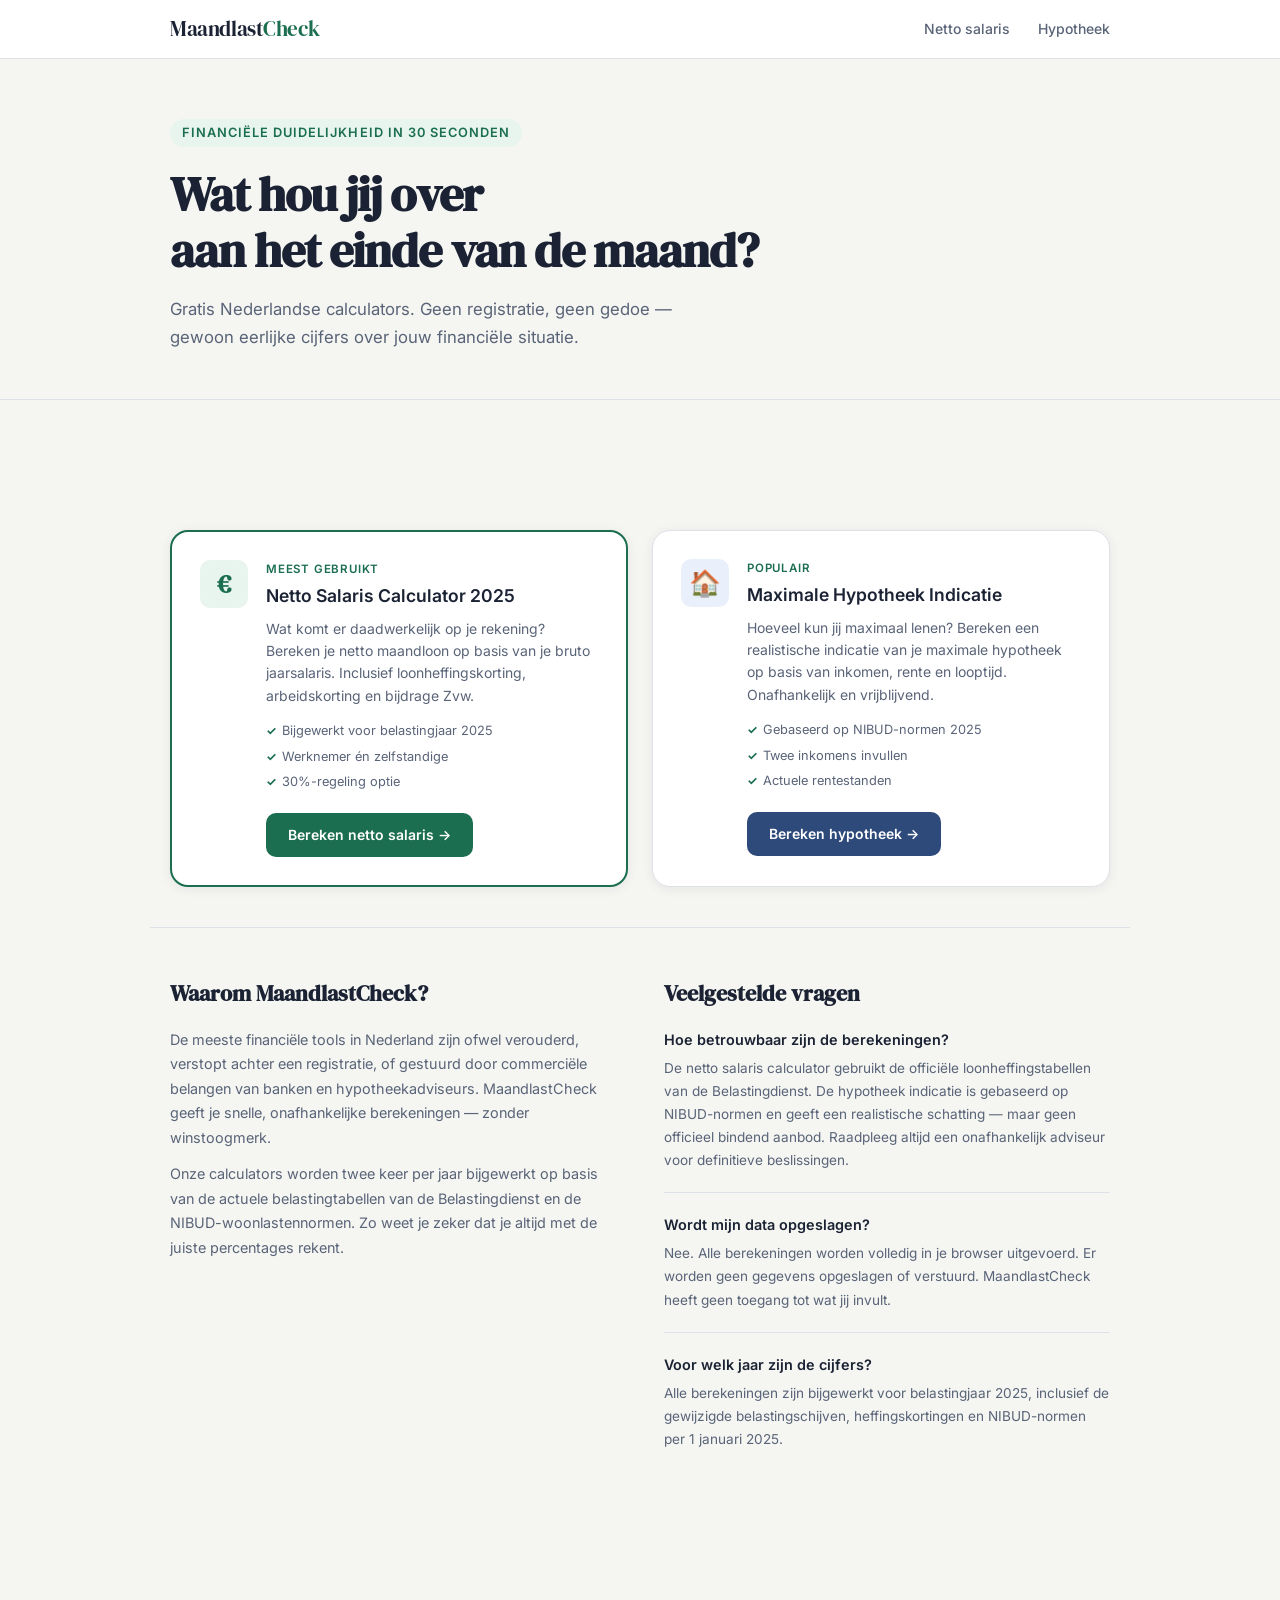
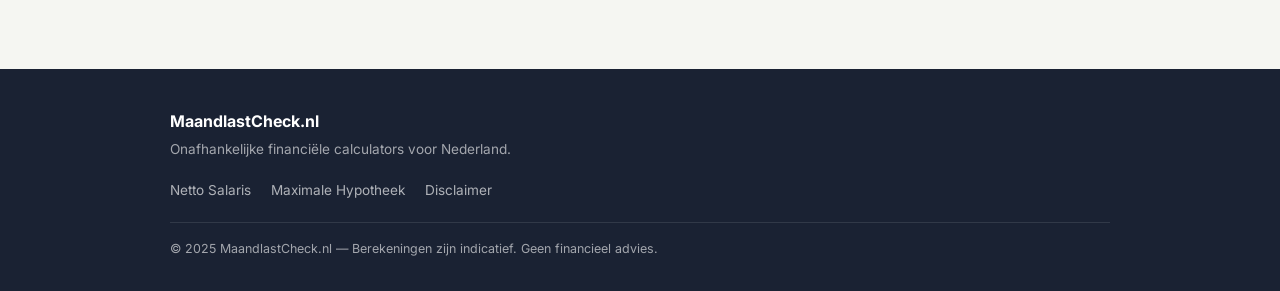
==== index.html @ 26892abf "Initial commit: netto salaris & hypotheek calculator" ====
<!DOCTYPE html>
<html lang="nl">
<head>
  <meta charset="UTF-8">
  <meta name="viewport" content="width=device-width, initial-scale=1.0">
  <title>MaandlastCheck.nl — Bereken je maandlasten & netto salaris</title>
  <meta name="description" content="Gratis Nederlandse calculators voor je maandelijkse financiën. Bereken je netto salaris, maximale hypotheek, en meer. Snel, betrouwbaar, zonder registratie.">
  <meta name="robots" content="index, follow">
  <link rel="canonical" href="https://maandlastcheck.nl/">
  <link rel="preconnect" href="https://fonts.googleapis.com">
  <link rel="preconnect" href="https://fonts.gstatic.com" crossorigin>
  <link href="https://fonts.googleapis.com/css2?family=Inter:wght@400;500;600&family=DM+Serif+Display&display=swap" rel="stylesheet">
  <link rel="stylesheet" href="css/style.css">

  <!-- Schema.org structured data -->
  <script type="application/ld+json">
  {
    "@context": "https://schema.org",
    "@type": "WebSite",
    "name": "MaandlastCheck",
    "url": "https://maandlastcheck.nl",
    "description": "Gratis financiële calculators voor Nederlandse consumenten",
    "potentialAction": {
      "@type": "SearchAction",
      "target": "https://maandlastcheck.nl/tools/{search_term_string}",
      "query-input": "required name=search_term_string"
    }
  }
  </script>
</head>
<body>

  <header class="site-header">
    <div class="container">
      <a href="/" class="logo">Maandlast<span>Check</span></a>
      <nav>
        <a href="/tools/netto-salaris-calculator.html">Netto salaris</a>
        <a href="/tools/maximale-hypotheek-calculator.html">Hypotheek</a>
      </nav>
    </div>
  </header>

  <main>
    <section class="hero">
      <div class="container">
        <div class="hero-eyebrow">Financiële duidelijkheid in 30 seconden</div>
        <h1>Wat hou jij over<br>aan het einde van de maand?</h1>
        <p class="hero-sub">Gratis Nederlandse calculators. Geen registratie, geen gedoe — gewoon eerlijke cijfers over jouw financiële situatie.</p>
      </div>
    </section>

    <!-- Ad slot: leaderboard top -->
    <div class="container ad-slot">
      <!-- ADVERTENTIE -->
    </div>

    <section class="tools-grid container">
      <article class="tool-card tool-card--primary">
        <div class="tool-card__icon">€</div>
        <div class="tool-card__body">
          <div class="tool-card__tag">Meest gebruikt</div>
          <h2 class="tool-card__title">Netto Salaris Calculator 2025</h2>
          <p class="tool-card__desc">Wat komt er daadwerkelijk op je rekening? Bereken je netto maandloon op basis van je bruto jaarsalaris. Inclusief loonheffingskorting, arbeidskorting en bijdrage Zvw.</p>
          <ul class="tool-card__features">
            <li>Bijgewerkt voor belastingjaar 2025</li>
            <li>Werknemer én zelfstandige</li>
            <li>30%-regeling optie</li>
          </ul>
          <a href="/tools/netto-salaris-calculator.html" class="btn btn--primary">Bereken netto salaris →</a>
        </div>
      </article>

      <article class="tool-card">
        <div class="tool-card__icon">🏠</div>
        <div class="tool-card__body">
          <div class="tool-card__tag">Populair</div>
          <h2 class="tool-card__title">Maximale Hypotheek Indicatie</h2>
          <p class="tool-card__desc">Hoeveel kun jij maximaal lenen? Bereken een realistische indicatie van je maximale hypotheek op basis van inkomen, rente en looptijd. Onafhankelijk en vrijblijvend.</p>
          <ul class="tool-card__features">
            <li>Gebaseerd op NIBUD-normen 2025</li>
            <li>Twee inkomens invullen</li>
            <li>Actuele rentestanden</li>
          </ul>
          <a href="/tools/maximale-hypotheek-calculator.html" class="btn btn--secondary">Bereken hypotheek →</a>
        </div>
      </article>
    </section>

    <!-- Uitlegblok: SEO content -->
    <section class="content-section container">
      <div class="content-block">
        <h2>Waarom MaandlastCheck?</h2>
        <p>De meeste financiële tools in Nederland zijn ofwel verouderd, verstopt achter een registratie, of gestuurd door commerciële belangen van banken en hypotheekadviseurs. MaandlastCheck geeft je snelle, onafhankelijke berekeningen — zonder winstoogmerk.</p>
        <p>Onze calculators worden twee keer per jaar bijgewerkt op basis van de actuele belastingtabellen van de Belastingdienst en de NIBUD-woonlastennormen. Zo weet je zeker dat je altijd met de juiste percentages rekent.</p>
      </div>
      <div class="content-block">
        <h2>Veelgestelde vragen</h2>
        <div class="faq-item">
          <h3>Hoe betrouwbaar zijn de berekeningen?</h3>
          <p>De netto salaris calculator gebruikt de officiële loonheffingstabellen van de Belastingdienst. De hypotheek indicatie is gebaseerd op NIBUD-normen en geeft een realistische schatting — maar geen officieel bindend aanbod. Raadpleeg altijd een onafhankelijk adviseur voor definitieve beslissingen.</p>
        </div>
        <div class="faq-item">
          <h3>Wordt mijn data opgeslagen?</h3>
          <p>Nee. Alle berekeningen worden volledig in je browser uitgevoerd. Er worden geen gegevens opgeslagen of verstuurd. MaandlastCheck heeft geen toegang tot wat jij invult.</p>
        </div>
        <div class="faq-item">
          <h3>Voor welk jaar zijn de cijfers?</h3>
          <p>Alle berekeningen zijn bijgewerkt voor belastingjaar 2025, inclusief de gewijzigde belastingschijven, heffingskortingen en NIBUD-normen per 1 januari 2025.</p>
        </div>
      </div>
    </section>

    <!-- Ad slot: rectangle -->
    <div class="container ad-slot">
      <!-- ADVERTENTIE -->
    </div>

  </main>

  <footer class="site-footer">
    <div class="container">
      <div class="footer-left">
        <strong>MaandlastCheck.nl</strong>
        <p>Onafhankelijke financiële calculators voor Nederland.</p>
      </div>
      <nav class="footer-nav">
        <a href="/tools/netto-salaris-calculator.html">Netto Salaris</a>
        <a href="/tools/maximale-hypotheek-calculator.html">Maximale Hypotheek</a>
        <a href="/disclaimer.html">Disclaimer</a>
      </nav>
      <p class="footer-legal">© 2025 MaandlastCheck.nl — Berekeningen zijn indicatief. Geen financieel advies.</p>
    </div>
  </footer>

</body>
</html>
---- css/style.css ----
/* ===========================
   MaandlastCheck — Stylesheet
   Palette: off-white bg, deep navy text, emerald accent, warm slate secondary
   =========================== */

:root {
  --bg:        #F5F6F2;
  --bg-card:   #FFFFFF;
  --text:      #1A2233;
  --text-muted:#5A6478;
  --accent:    #1B6E4F;      /* emerald groen — geld/vertrouwen */
  --accent-lt: #E8F5EF;
  --accent2:   #2E4A7A;      /* diep navy voor hypotheek */
  --accent2-lt:#EAF0FB;
  --border:    #DDE1E8;
  --radius:    10px;
  --radius-lg: 18px;
  --shadow:    0 2px 12px rgba(26,34,51,0.07);
  --font-display: 'DM Serif Display', Georgia, serif;
  --font-body:    'Inter', system-ui, sans-serif;
}

*, *::before, *::after { box-sizing: border-box; margin: 0; padding: 0; }

html { scroll-behavior: smooth; }

body {
  font-family: var(--font-body);
  background: var(--bg);
  color: var(--text);
  line-height: 1.6;
  font-size: 16px;
}

.container {
  max-width: 980px;
  margin: 0 auto;
  padding: 0 20px;
}

/* ——— HEADER ——— */
.site-header {
  background: var(--bg-card);
  border-bottom: 1px solid var(--border);
  position: sticky;
  top: 0;
  z-index: 100;
}

.site-header .container {
  display: flex;
  align-items: center;
  justify-content: space-between;
  height: 58px;
}

.logo {
  font-family: var(--font-display);
  font-size: 1.3rem;
  color: var(--text);
  text-decoration: none;
  letter-spacing: -0.02em;
}
.logo span { color: var(--accent); }

.site-header nav { display: flex; gap: 28px; }
.site-header nav a {
  font-size: 0.875rem;
  font-weight: 500;
  color: var(--text-muted);
  text-decoration: none;
  transition: color 0.15s;
}
.site-header nav a:hover { color: var(--accent); }

/* ——— HERO ——— */
.hero {
  padding: 60px 0 48px;
  border-bottom: 1px solid var(--border);
}

.hero-eyebrow {
  display: inline-block;
  font-size: 0.8rem;
  font-weight: 600;
  letter-spacing: 0.08em;
  text-transform: uppercase;
  color: var(--accent);
  background: var(--accent-lt);
  padding: 4px 12px;
  border-radius: 20px;
  margin-bottom: 20px;
}

.hero h1 {
  font-family: var(--font-display);
  font-size: clamp(2rem, 5vw, 3rem);
  line-height: 1.15;
  color: var(--text);
  margin-bottom: 18px;
  letter-spacing: -0.02em;
}

.hero-sub {
  font-size: 1.05rem;
  color: var(--text-muted);
  max-width: 520px;
  line-height: 1.65;
}

/* ——— AD SLOT ——— */
.ad-slot {
  padding: 20px 20px;
  min-height: 90px;
  display: flex;
  align-items: center;
  justify-content: center;
  background: transparent;
}

/* ——— TOOL CARDS ——— */
.tools-grid {
  padding: 40px 20px;
  display: grid;
  grid-template-columns: 1fr 1fr;
  gap: 24px;
}

@media (max-width: 680px) {
  .tools-grid { grid-template-columns: 1fr; }
}

.tool-card {
  background: var(--bg-card);
  border: 1px solid var(--border);
  border-radius: var(--radius-lg);
  padding: 28px;
  display: flex;
  gap: 18px;
  box-shadow: var(--shadow);
  transition: transform 0.15s, box-shadow 0.15s;
}

.tool-card:hover {
  transform: translateY(-2px);
  box-shadow: 0 6px 24px rgba(26,34,51,0.11);
}

.tool-card--primary { border-color: var(--accent); border-width: 2px; }

.tool-card__icon {
  font-size: 1.6rem;
  width: 48px;
  height: 48px;
  display: flex;
  align-items: center;
  justify-content: center;
  background: var(--accent-lt);
  border-radius: var(--radius);
  flex-shrink: 0;
  font-family: var(--font-display);
  color: var(--accent);
  font-weight: 700;
}

.tool-card--primary ~ .tool-card .tool-card__icon {
  background: var(--accent2-lt);
  color: var(--accent2);
}

.tool-card__tag {
  font-size: 0.72rem;
  font-weight: 600;
  letter-spacing: 0.07em;
  text-transform: uppercase;
  color: var(--accent);
  margin-bottom: 6px;
}

.tool-card__title {
  font-size: 1.1rem;
  font-weight: 600;
  color: var(--text);
  margin-bottom: 10px;
  line-height: 1.3;
}

.tool-card__desc {
  font-size: 0.875rem;
  color: var(--text-muted);
  line-height: 1.6;
  margin-bottom: 14px;
}

.tool-card__features {
  list-style: none;
  margin-bottom: 20px;
  display: flex;
  flex-direction: column;
  gap: 5px;
}

.tool-card__features li {
  font-size: 0.8rem;
  color: var(--text-muted);
  padding-left: 16px;
  position: relative;
}
.tool-card__features li::before {
  content: '✓';
  position: absolute;
  left: 0;
  color: var(--accent);
  font-weight: 700;
  font-size: 0.75rem;
}

/* ——— BUTTONS ——— */
.btn {
  display: inline-block;
  padding: 11px 22px;
  border-radius: var(--radius);
  font-size: 0.875rem;
  font-weight: 600;
  text-decoration: none;
  transition: background 0.15s, color 0.15s, transform 0.1s;
}
.btn:hover { transform: translateY(-1px); }

.btn--primary {
  background: var(--accent);
  color: #fff;
}
.btn--primary:hover { background: #155c40; }

.btn--secondary {
  background: var(--accent2);
  color: #fff;
}
.btn--secondary:hover { background: #233d68; }

/* ——— CONTENT SECTION ——— */
.content-section {
  padding: 48px 20px;
  display: grid;
  grid-template-columns: 1fr 1fr;
  gap: 48px;
  border-top: 1px solid var(--border);
}

@media (max-width: 680px) {
  .content-section { grid-template-columns: 1fr; }
}

.content-block h2 {
  font-family: var(--font-display);
  font-size: 1.4rem;
  color: var(--text);
  margin-bottom: 16px;
}

.content-block p {
  font-size: 0.9rem;
  color: var(--text-muted);
  line-height: 1.7;
  margin-bottom: 12px;
}

.faq-item {
  margin-bottom: 20px;
  padding-bottom: 20px;
  border-bottom: 1px solid var(--border);
}
.faq-item:last-child { border-bottom: none; margin-bottom: 0; }

.faq-item h3 {
  font-size: 0.9rem;
  font-weight: 600;
  color: var(--text);
  margin-bottom: 6px;
}

.faq-item p {
  font-size: 0.85rem;
  margin-bottom: 0;
}

/* ——— FOOTER ——— */
.site-footer {
  background: var(--text);
  color: rgba(255,255,255,0.6);
  padding: 40px 0 32px;
  margin-top: 60px;
}

.site-footer .container {
  display: flex;
  flex-direction: column;
  gap: 20px;
}

.footer-left strong {
  display: block;
  color: #fff;
  font-size: 1rem;
  margin-bottom: 4px;
}

.footer-left p { font-size: 0.85rem; }

.footer-nav {
  display: flex;
  gap: 20px;
  flex-wrap: wrap;
}

.footer-nav a {
  color: rgba(255,255,255,0.65);
  text-decoration: none;
  font-size: 0.85rem;
  transition: color 0.15s;
}
.footer-nav a:hover { color: #fff; }

.footer-legal {
  font-size: 0.78rem;
  border-top: 1px solid rgba(255,255,255,0.1);
  padding-top: 16px;
}

/* ——— TOOL PAGE LAYOUT ——— */
.tool-page {
  padding: 40px 0 60px;
}

.tool-page__header {
  margin-bottom: 32px;
}

.tool-page__breadcrumb {
  font-size: 0.8rem;
  color: var(--text-muted);
  margin-bottom: 12px;
}
.tool-page__breadcrumb a { color: var(--text-muted); text-decoration: none; }
.tool-page__breadcrumb a:hover { color: var(--accent); }

.tool-page__title {
  font-family: var(--font-display);
  font-size: clamp(1.6rem, 4vw, 2.4rem);
  color: var(--text);
  margin-bottom: 10px;
  letter-spacing: -0.02em;
}

.tool-page__subtitle {
  font-size: 1rem;
  color: var(--text-muted);
  max-width: 500px;
}

.tool-layout {
  display: grid;
  grid-template-columns: 420px 1fr;
  gap: 28px;
  align-items: start;
}

@media (max-width: 780px) {
  .tool-layout { grid-template-columns: 1fr; }
}

/* ——— CALCULATOR CARD ——— */
.calc-card {
  background: var(--bg-card);
  border: 1px solid var(--border);
  border-radius: var(--radius-lg);
  padding: 28px;
  box-shadow: var(--shadow);
}

.calc-card__section {
  margin-bottom: 22px;
}

.calc-card__section-label {
  font-size: 0.72rem;
  font-weight: 700;
  letter-spacing: 0.08em;
  text-transform: uppercase;
  color: var(--text-muted);
  margin-bottom: 14px;
}

.form-group {
  margin-bottom: 16px;
}

.form-group label {
  display: block;
  font-size: 0.85rem;
  font-weight: 500;
  color: var(--text);
  margin-bottom: 6px;
}

.form-group .hint {
  font-size: 0.75rem;
  color: var(--text-muted);
  margin-top: 4px;
}

.input-wrap {
  position: relative;
}

.input-prefix {
  position: absolute;
  left: 12px;
  top: 50%;
  transform: translateY(-50%);
  font-size: 0.9rem;
  color: var(--text-muted);
  pointer-events: none;
}

input[type="number"],
input[type="text"],
select {
  width: 100%;
  padding: 10px 14px;
  border: 1.5px solid var(--border);
  border-radius: var(--radius);
  font-family: var(--font-body);
  font-size: 0.95rem;
  color: var(--text);
  background: var(--bg);
  transition: border-color 0.15s;
  -moz-appearance: textfield;
}

input[type="number"]::-webkit-inner-spin-button { -webkit-appearance: none; }

.has-prefix input {
  padding-left: 30px;
}

input:focus, select:focus {
  outline: none;
  border-color: var(--accent);
  background: #fff;
}

.toggle-row {
  display: flex;
  align-items: center;
  justify-content: space-between;
  padding: 10px 0;
  border-bottom: 1px solid var(--border);
}
.toggle-row:last-child { border-bottom: none; }

.toggle-row label {
  font-size: 0.875rem;
  color: var(--text);
  cursor: pointer;
}

.toggle {
  position: relative;
  width: 40px;
  height: 22px;
}
.toggle input { opacity: 0; width: 0; height: 0; }
.toggle-track {
  position: absolute;
  inset: 0;
  background: var(--border);
  border-radius: 11px;
  cursor: pointer;
  transition: background 0.2s;
}
.toggle input:checked + .toggle-track { background: var(--accent); }
.toggle-track::after {
  content: '';
  position: absolute;
  width: 16px;
  height: 16px;
  background: #fff;
  border-radius: 50%;
  top: 3px;
  left: 3px;
  transition: transform 0.2s;
}
.toggle input:checked + .toggle-track::after { transform: translateX(18px); }

/* ——— RESULTS ——— */
.results-card {
  background: var(--accent);
  border-radius: var(--radius-lg);
  padding: 28px;
  color: #fff;
}

.results-card.navy { background: var(--accent2); }

.results-main-label {
  font-size: 0.8rem;
  font-weight: 600;
  letter-spacing: 0.07em;
  text-transform: uppercase;
  opacity: 0.75;
  margin-bottom: 6px;
}

.results-main-value {
  font-family: var(--font-display);
  font-size: 2.8rem;
  letter-spacing: -0.02em;
  margin-bottom: 24px;
  line-height: 1;
}

.results-breakdown {
  display: flex;
  flex-direction: column;
  gap: 0;
}

.result-line {
  display: flex;
  justify-content: space-between;
  align-items: center;
  padding: 9px 0;
  border-bottom: 1px solid rgba(255,255,255,0.15);
  font-size: 0.875rem;
}

.result-line:last-child { border-bottom: none; }

.result-line__label { opacity: 0.8; }

.result-line__value {
  font-weight: 600;
  font-variant-numeric: tabular-nums;
}

.result-line--subtotal {
  border-top: 1px solid rgba(255,255,255,0.3);
  margin-top: 4px;
  padding-top: 12px;
}

.result-line--negative .result-line__value { opacity: 0.7; }

.results-disclaimer {
  margin-top: 20px;
  font-size: 0.75rem;
  opacity: 0.6;
  line-height: 1.5;
}

/* ——— TOOL INFO BLOCKS ——— */
.tool-info {
  margin-top: 40px;
  padding-top: 40px;
  border-top: 1px solid var(--border);
}

.tool-info h2 {
  font-family: var(--font-display);
  font-size: 1.4rem;
  color: var(--text);
  margin-bottom: 16px;
}

.tool-info p {
  font-size: 0.9rem;
  color: var(--text-muted);
  line-height: 1.75;
  margin-bottom: 12px;
}

.tool-info h3 {
  font-size: 1rem;
  font-weight: 600;
  color: var(--text);
  margin: 24px 0 8px;
}
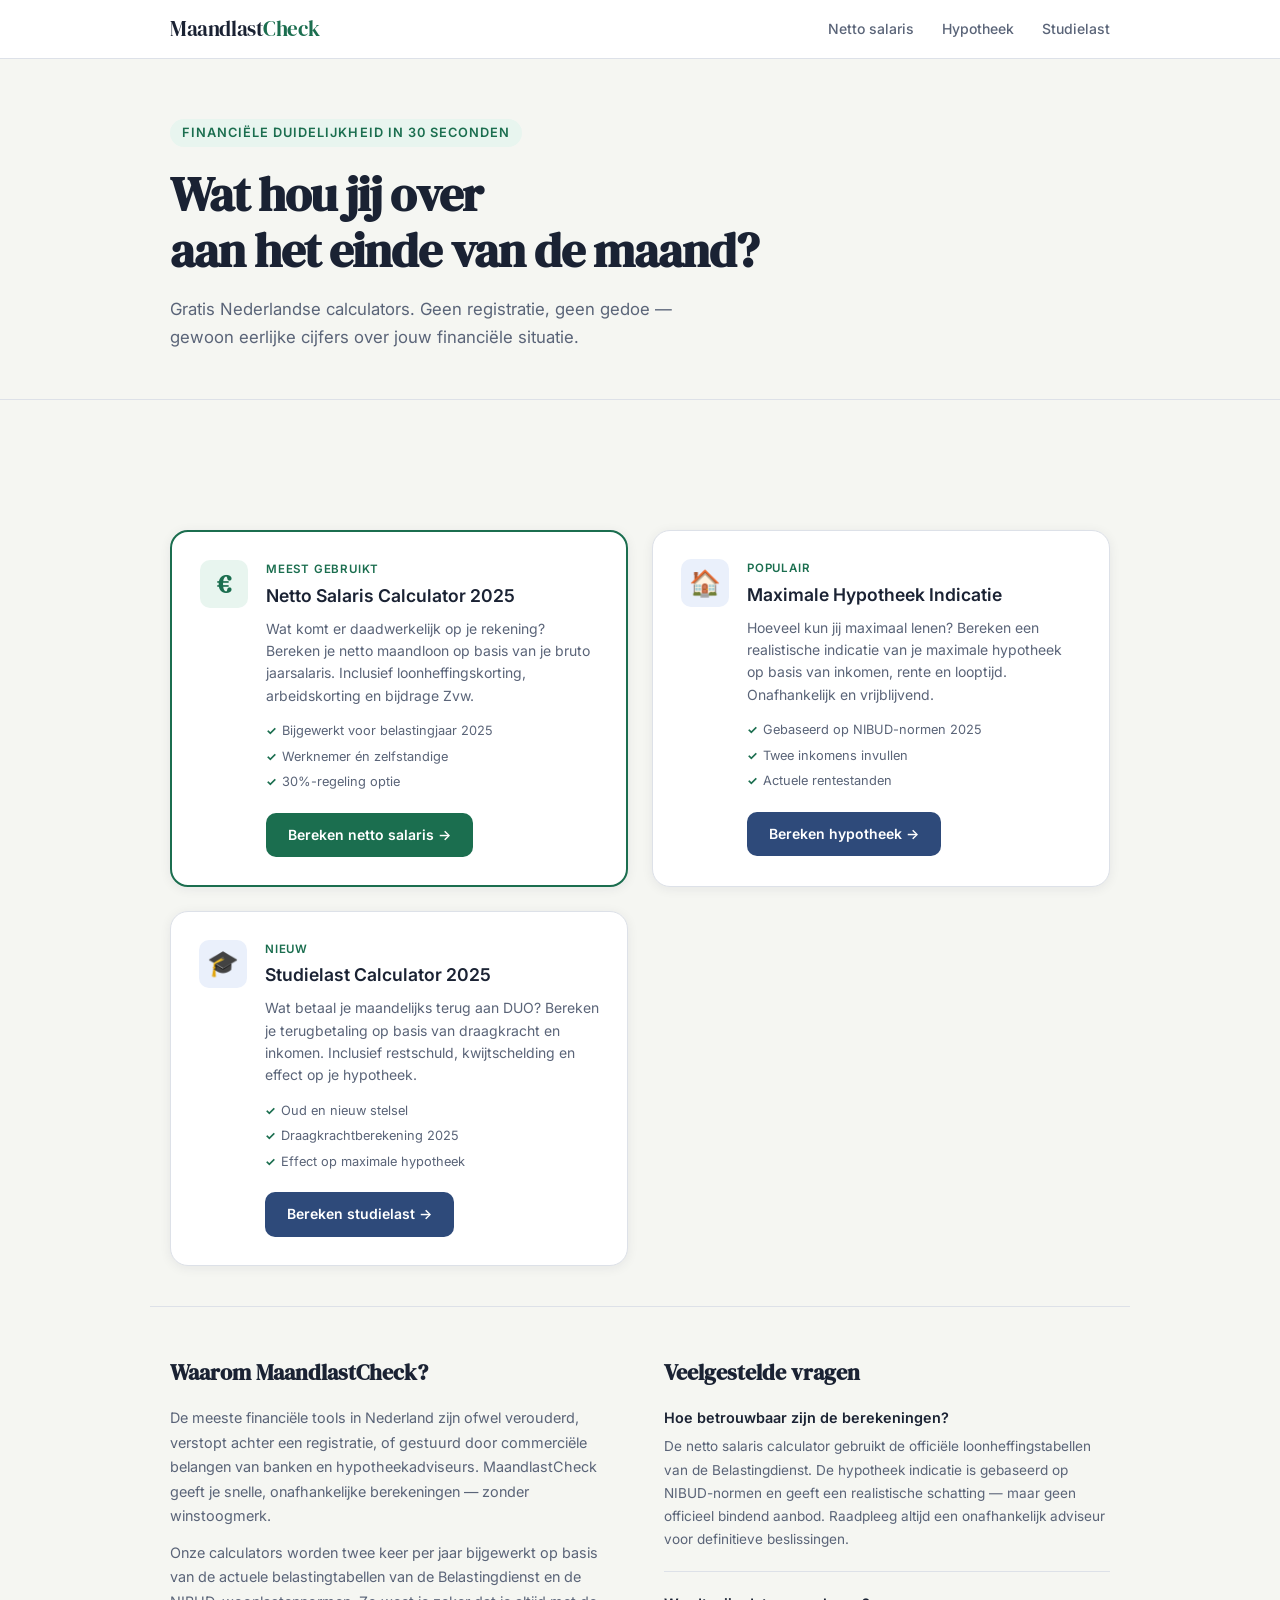
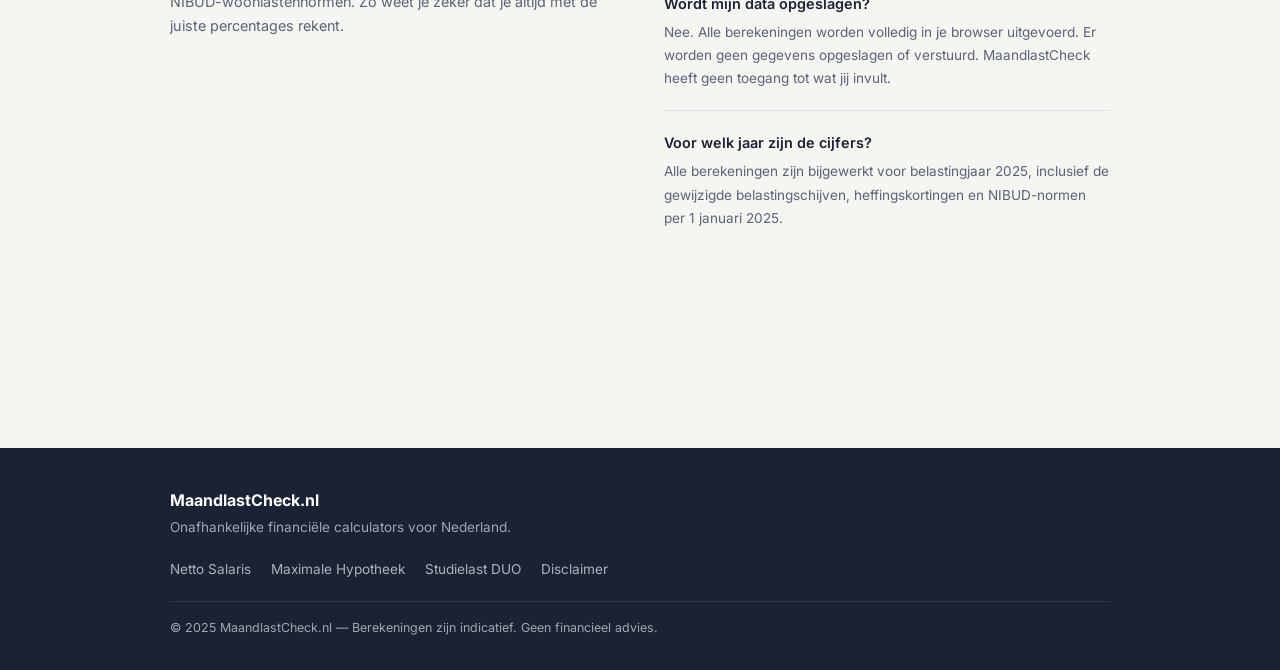
==== commit d859ac9e: "Voeg Studielast Calculator toe (DUO terugbetaling 2025) Nieuwe tool met draagkrachtberekening, annuï" ====
--- a/index.html
+++ b/index.html
@@ -36,6 +36,7 @@
       <nav>
         <a href="/tools/netto-salaris-calculator.html">Netto salaris</a>
         <a href="/tools/maximale-hypotheek-calculator.html">Hypotheek</a>
+        <a href="/tools/studielast-calculator.html">Studielast</a>
       </nav>
     </div>
   </header>
@@ -84,6 +85,21 @@
           <a href="/tools/maximale-hypotheek-calculator.html" class="btn btn--secondary">Bereken hypotheek →</a>
         </div>
       </article>
+
+      <article class="tool-card">
+        <div class="tool-card__icon">🎓</div>
+        <div class="tool-card__body">
+          <div class="tool-card__tag">Nieuw</div>
+          <h2 class="tool-card__title">Studielast Calculator 2025</h2>
+          <p class="tool-card__desc">Wat betaal je maandelijks terug aan DUO? Bereken je terugbetaling op basis van draagkracht en inkomen. Inclusief restschuld, kwijtschelding en effect op je hypotheek.</p>
+          <ul class="tool-card__features">
+            <li>Oud en nieuw stelsel</li>
+            <li>Draagkrachtberekening 2025</li>
+            <li>Effect op maximale hypotheek</li>
+          </ul>
+          <a href="/tools/studielast-calculator.html" class="btn btn--secondary">Bereken studielast →</a>
+        </div>
+      </article>
     </section>
 
     <!-- Uitlegblok: SEO content -->
@@ -126,6 +142,7 @@
       <nav class="footer-nav">
         <a href="/tools/netto-salaris-calculator.html">Netto Salaris</a>
         <a href="/tools/maximale-hypotheek-calculator.html">Maximale Hypotheek</a>
+        <a href="/tools/studielast-calculator.html">Studielast DUO</a>
         <a href="/disclaimer.html">Disclaimer</a>
       </nav>
       <p class="footer-legal">© 2025 MaandlastCheck.nl — Berekeningen zijn indicatief. Geen financieel advies.</p>
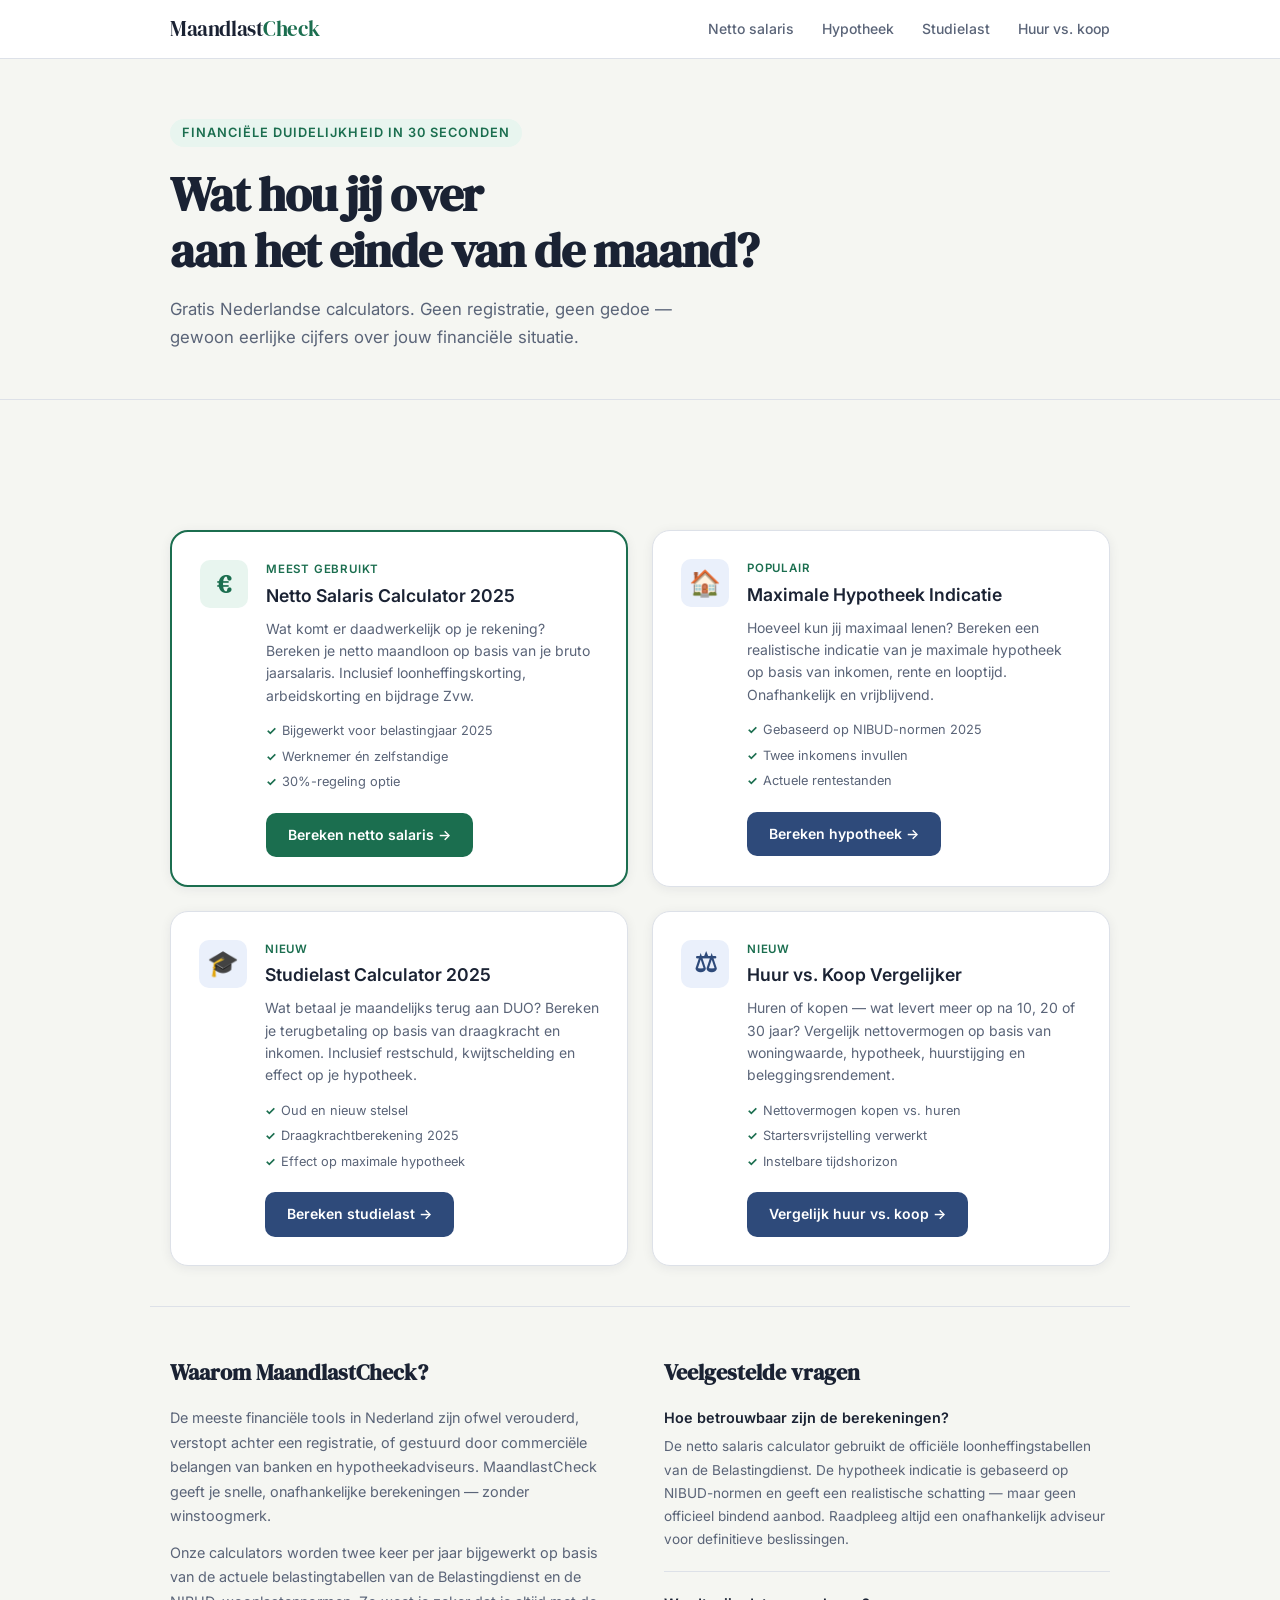
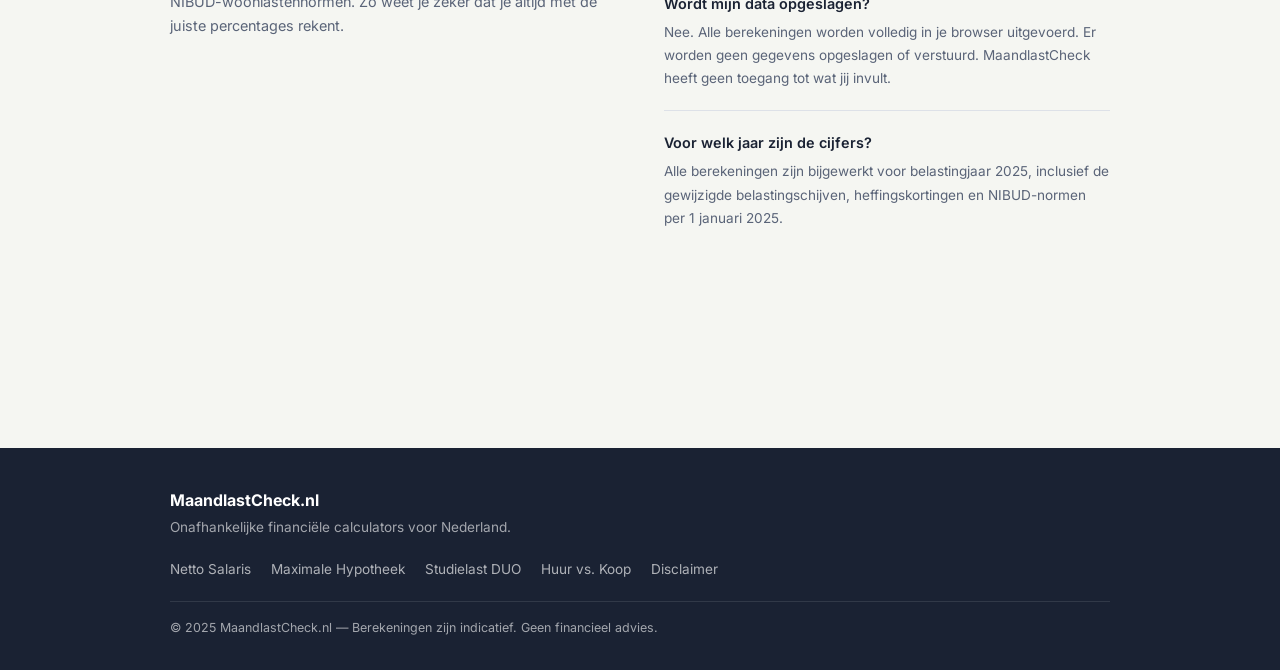
==== commit 5d3a7323: "Voeg Huur vs. Koop Vergelijker toe Maand-voor-maand simulatie vergelijkt nettovermogen kopen (woning" ====
--- a/index.html
+++ b/index.html
@@ -37,6 +37,7 @@
         <a href="/tools/netto-salaris-calculator.html">Netto salaris</a>
         <a href="/tools/maximale-hypotheek-calculator.html">Hypotheek</a>
         <a href="/tools/studielast-calculator.html">Studielast</a>
+        <a href="/tools/huur-vs-koop-calculator.html">Huur vs. koop</a>
       </nav>
     </div>
   </header>
@@ -100,6 +101,21 @@
           <a href="/tools/studielast-calculator.html" class="btn btn--secondary">Bereken studielast →</a>
         </div>
       </article>
+
+      <article class="tool-card">
+        <div class="tool-card__icon">⚖</div>
+        <div class="tool-card__body">
+          <div class="tool-card__tag">Nieuw</div>
+          <h2 class="tool-card__title">Huur vs. Koop Vergelijker</h2>
+          <p class="tool-card__desc">Huren of kopen — wat levert meer op na 10, 20 of 30 jaar? Vergelijk nettovermogen op basis van woningwaarde, hypotheek, huurstijging en beleggingsrendement.</p>
+          <ul class="tool-card__features">
+            <li>Nettovermogen kopen vs. huren</li>
+            <li>Startersvrijstelling verwerkt</li>
+            <li>Instelbare tijdshorizon</li>
+          </ul>
+          <a href="/tools/huur-vs-koop-calculator.html" class="btn btn--secondary">Vergelijk huur vs. koop →</a>
+        </div>
+      </article>
     </section>
 
     <!-- Uitlegblok: SEO content -->
@@ -143,6 +159,7 @@
         <a href="/tools/netto-salaris-calculator.html">Netto Salaris</a>
         <a href="/tools/maximale-hypotheek-calculator.html">Maximale Hypotheek</a>
         <a href="/tools/studielast-calculator.html">Studielast DUO</a>
+        <a href="/tools/huur-vs-koop-calculator.html">Huur vs. Koop</a>
         <a href="/disclaimer.html">Disclaimer</a>
       </nav>
       <p class="footer-legal">© 2025 MaandlastCheck.nl — Berekeningen zijn indicatief. Geen financieel advies.</p>
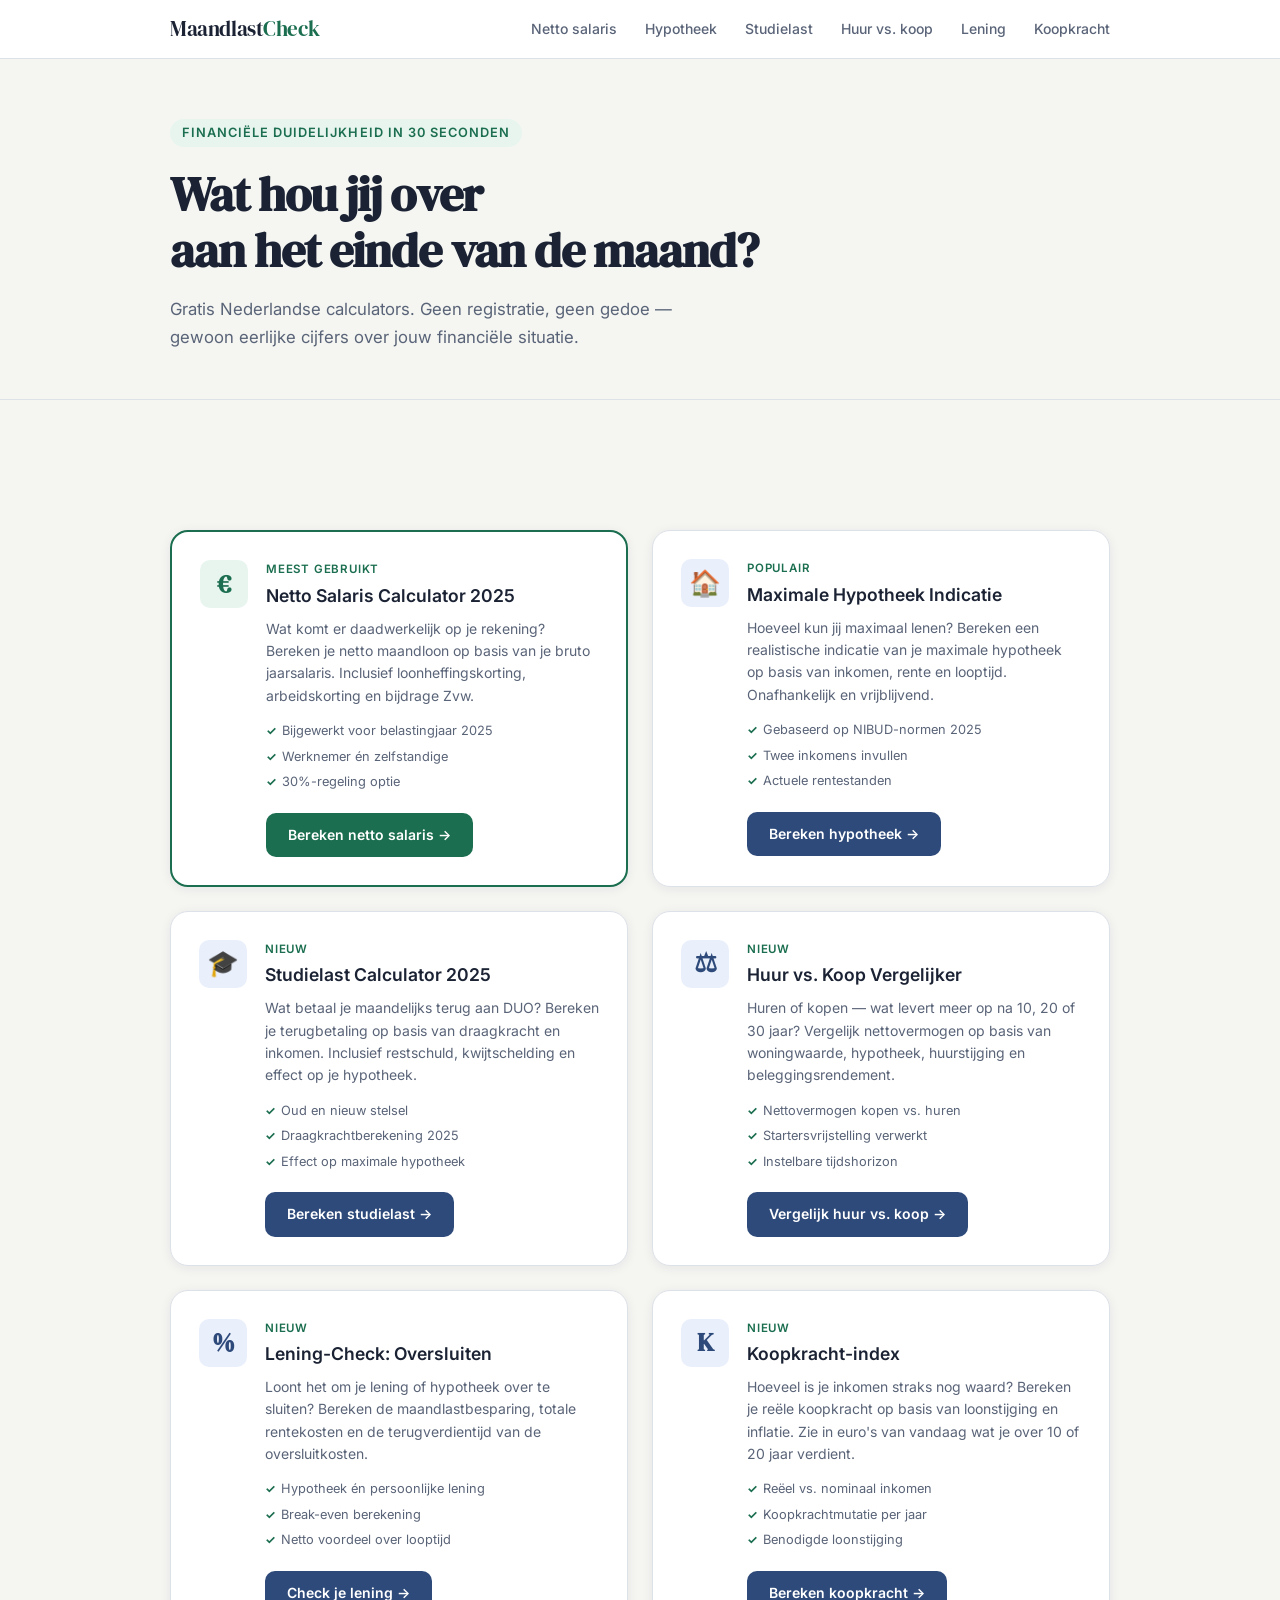
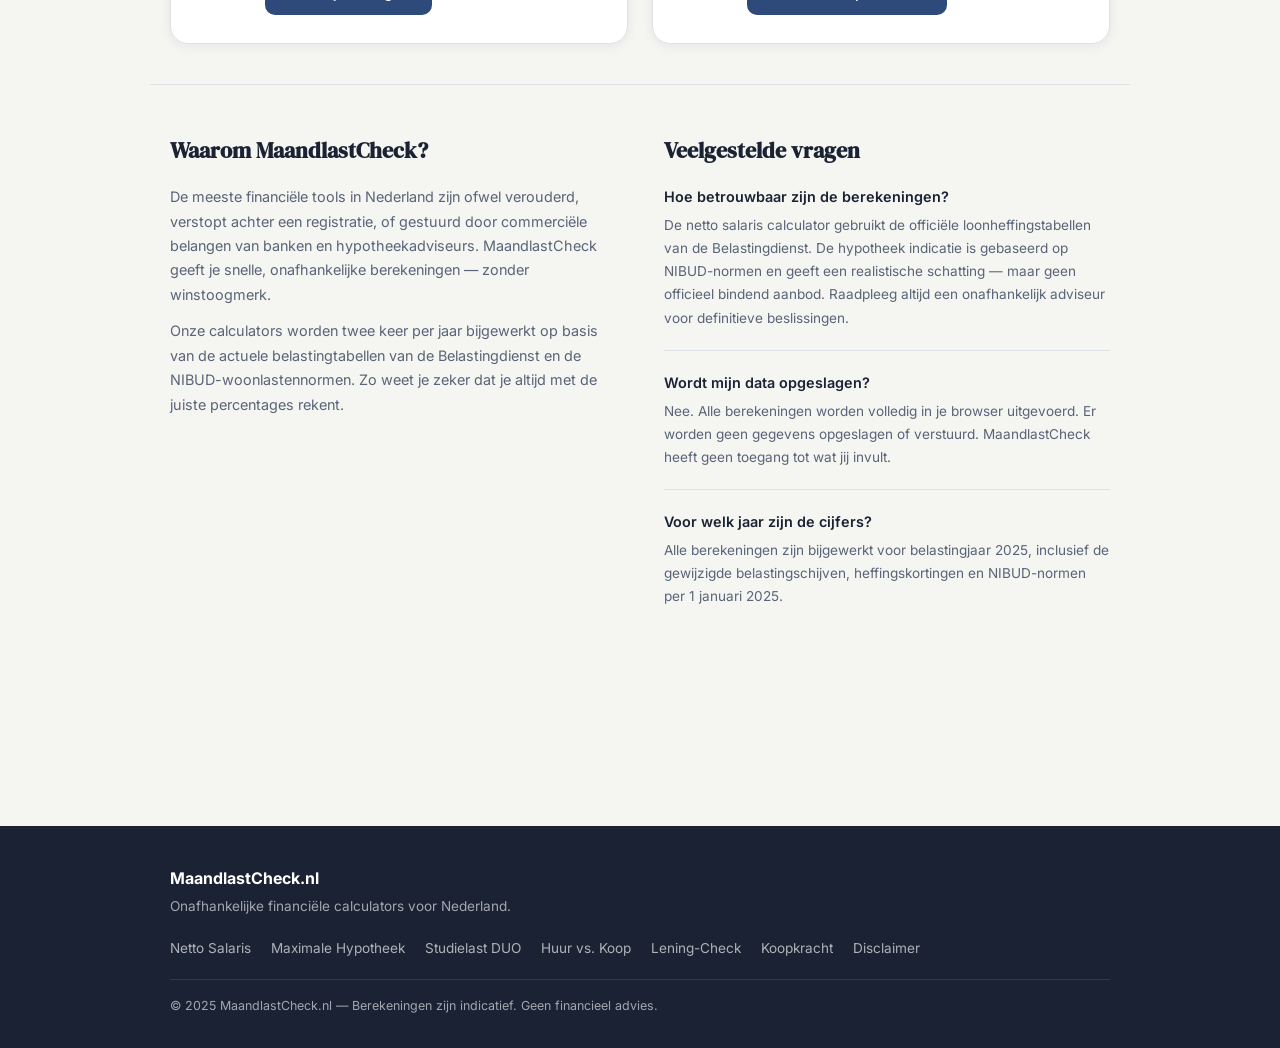
==== commit d7f3be62: "Voeg Lening-Check en Koopkracht-index toe Lening-Check: vergelijkt huidige vs. nieuwe lening op maan" ====
--- a/index.html
+++ b/index.html
@@ -11,6 +11,15 @@
   <link rel="preconnect" href="https://fonts.gstatic.com" crossorigin>
   <link href="https://fonts.googleapis.com/css2?family=Inter:wght@400;500;600&family=DM+Serif+Display&display=swap" rel="stylesheet">
   <link rel="stylesheet" href="css/style.css">
+
+  <!-- Google tag (gtag.js) -->
+  <script async src="https://www.googletagmanager.com/gtag/js?id=G-0BPFBM6MPD"></script>
+  <script>
+    window.dataLayer = window.dataLayer || [];
+    function gtag(){dataLayer.push(arguments);}
+    gtag('js', new Date());
+    gtag('config', 'G-0BPFBM6MPD');
+  </script>
 
   <!-- Schema.org structured data -->
   <script type="application/ld+json">
@@ -38,6 +47,8 @@
         <a href="/tools/maximale-hypotheek-calculator.html">Hypotheek</a>
         <a href="/tools/studielast-calculator.html">Studielast</a>
         <a href="/tools/huur-vs-koop-calculator.html">Huur vs. koop</a>
+        <a href="/tools/lening-check.html">Lening</a>
+        <a href="/tools/koopkracht-calculator.html">Koopkracht</a>
       </nav>
     </div>
   </header>
@@ -116,6 +127,36 @@
           <a href="/tools/huur-vs-koop-calculator.html" class="btn btn--secondary">Vergelijk huur vs. koop →</a>
         </div>
       </article>
+
+      <article class="tool-card">
+        <div class="tool-card__icon">%</div>
+        <div class="tool-card__body">
+          <div class="tool-card__tag">Nieuw</div>
+          <h2 class="tool-card__title">Lening-Check: Oversluiten</h2>
+          <p class="tool-card__desc">Loont het om je lening of hypotheek over te sluiten? Bereken de maandlastbesparing, totale rentekosten en de terugverdientijd van de oversluitkosten.</p>
+          <ul class="tool-card__features">
+            <li>Hypotheek én persoonlijke lening</li>
+            <li>Break-even berekening</li>
+            <li>Netto voordeel over looptijd</li>
+          </ul>
+          <a href="/tools/lening-check.html" class="btn btn--secondary">Check je lening →</a>
+        </div>
+      </article>
+
+      <article class="tool-card">
+        <div class="tool-card__icon">K</div>
+        <div class="tool-card__body">
+          <div class="tool-card__tag">Nieuw</div>
+          <h2 class="tool-card__title">Koopkracht-index</h2>
+          <p class="tool-card__desc">Hoeveel is je inkomen straks nog waard? Bereken je reële koopkracht op basis van loonstijging en inflatie. Zie in euro's van vandaag wat je over 10 of 20 jaar verdient.</p>
+          <ul class="tool-card__features">
+            <li>Reëel vs. nominaal inkomen</li>
+            <li>Koopkrachtmutatie per jaar</li>
+            <li>Benodigde loonstijging</li>
+          </ul>
+          <a href="/tools/koopkracht-calculator.html" class="btn btn--secondary">Bereken koopkracht →</a>
+        </div>
+      </article>
     </section>
 
     <!-- Uitlegblok: SEO content -->
@@ -160,6 +201,8 @@
         <a href="/tools/maximale-hypotheek-calculator.html">Maximale Hypotheek</a>
         <a href="/tools/studielast-calculator.html">Studielast DUO</a>
         <a href="/tools/huur-vs-koop-calculator.html">Huur vs. Koop</a>
+        <a href="/tools/lening-check.html">Lening-Check</a>
+        <a href="/tools/koopkracht-calculator.html">Koopkracht</a>
         <a href="/disclaimer.html">Disclaimer</a>
       </nav>
       <p class="footer-legal">© 2025 MaandlastCheck.nl — Berekeningen zijn indicatief. Geen financieel advies.</p>
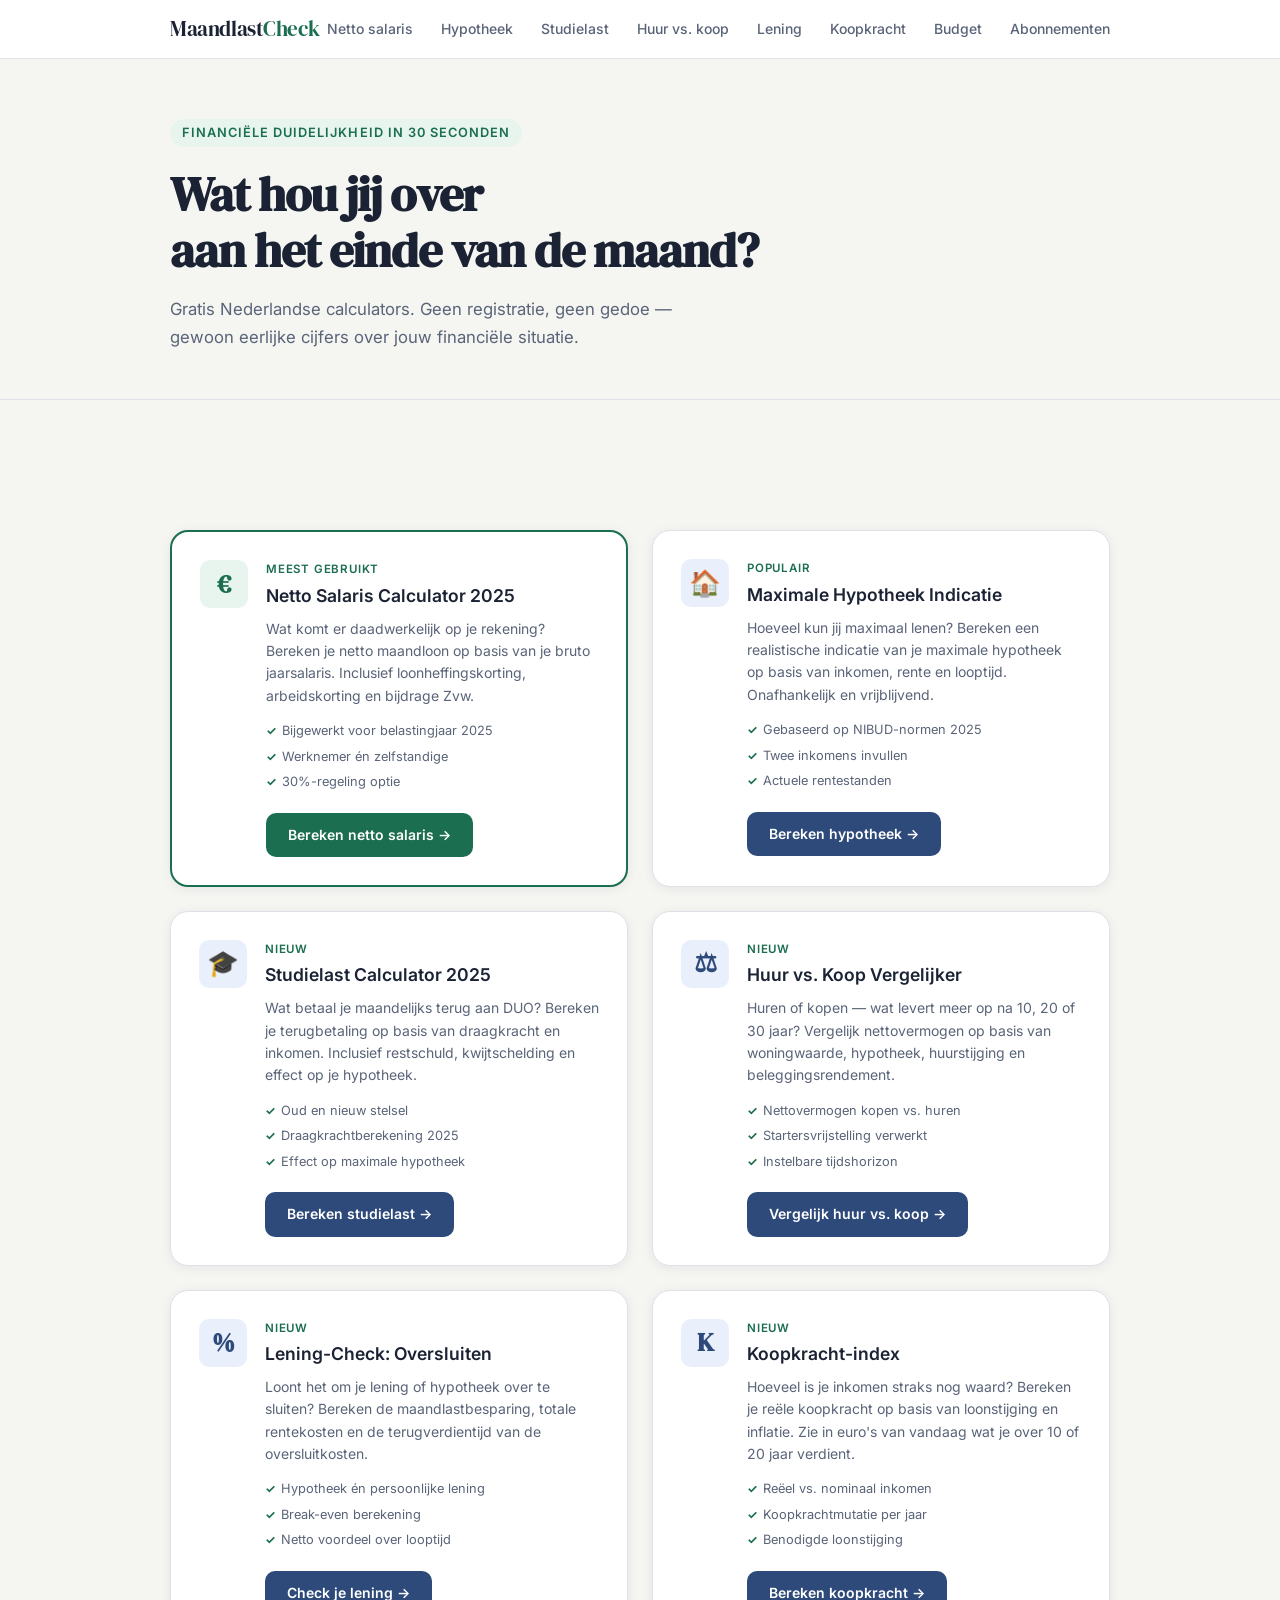
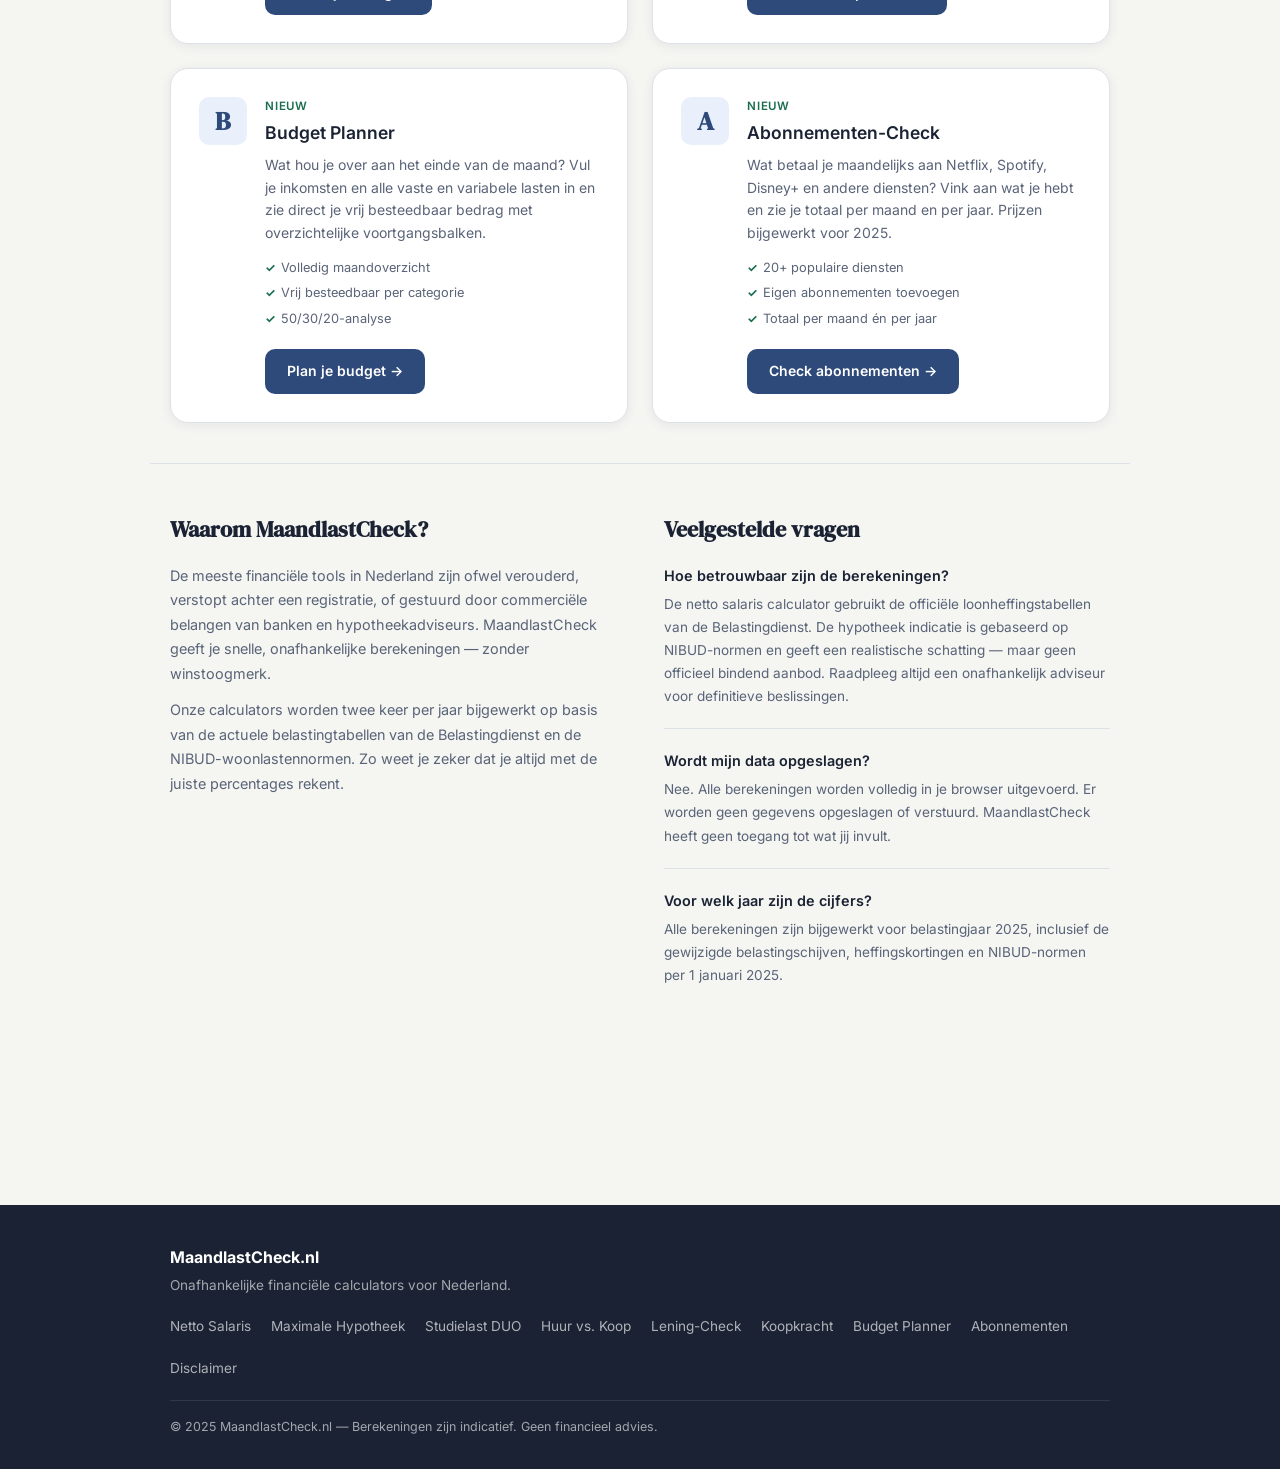
==== commit 61741d3b: "Voeg Budget Planner en Abonnementen-Check toe Budget Planner: volledig maandoverzicht met inkomen vs" ====
--- a/index.html
+++ b/index.html
@@ -49,6 +49,8 @@
         <a href="/tools/huur-vs-koop-calculator.html">Huur vs. koop</a>
         <a href="/tools/lening-check.html">Lening</a>
         <a href="/tools/koopkracht-calculator.html">Koopkracht</a>
+        <a href="/tools/budget-planner.html">Budget</a>
+        <a href="/tools/abonnementen-check.html">Abonnementen</a>
       </nav>
     </div>
   </header>
@@ -155,6 +157,36 @@
             <li>Benodigde loonstijging</li>
           </ul>
           <a href="/tools/koopkracht-calculator.html" class="btn btn--secondary">Bereken koopkracht →</a>
+        </div>
+      </article>
+
+      <article class="tool-card">
+        <div class="tool-card__icon">B</div>
+        <div class="tool-card__body">
+          <div class="tool-card__tag">Nieuw</div>
+          <h2 class="tool-card__title">Budget Planner</h2>
+          <p class="tool-card__desc">Wat hou je over aan het einde van de maand? Vul je inkomsten en alle vaste en variabele lasten in en zie direct je vrij besteedbaar bedrag met overzichtelijke voortgangsbalken.</p>
+          <ul class="tool-card__features">
+            <li>Volledig maandoverzicht</li>
+            <li>Vrij besteedbaar per categorie</li>
+            <li>50/30/20-analyse</li>
+          </ul>
+          <a href="/tools/budget-planner.html" class="btn btn--secondary">Plan je budget →</a>
+        </div>
+      </article>
+
+      <article class="tool-card">
+        <div class="tool-card__icon">A</div>
+        <div class="tool-card__body">
+          <div class="tool-card__tag">Nieuw</div>
+          <h2 class="tool-card__title">Abonnementen-Check</h2>
+          <p class="tool-card__desc">Wat betaal je maandelijks aan Netflix, Spotify, Disney+ en andere diensten? Vink aan wat je hebt en zie je totaal per maand en per jaar. Prijzen bijgewerkt voor 2025.</p>
+          <ul class="tool-card__features">
+            <li>20+ populaire diensten</li>
+            <li>Eigen abonnementen toevoegen</li>
+            <li>Totaal per maand én per jaar</li>
+          </ul>
+          <a href="/tools/abonnementen-check.html" class="btn btn--secondary">Check abonnementen →</a>
         </div>
       </article>
     </section>
@@ -203,6 +235,8 @@
         <a href="/tools/huur-vs-koop-calculator.html">Huur vs. Koop</a>
         <a href="/tools/lening-check.html">Lening-Check</a>
         <a href="/tools/koopkracht-calculator.html">Koopkracht</a>
+        <a href="/tools/budget-planner.html">Budget Planner</a>
+        <a href="/tools/abonnementen-check.html">Abonnementen</a>
         <a href="/disclaimer.html">Disclaimer</a>
       </nav>
       <p class="footer-legal">© 2025 MaandlastCheck.nl — Berekeningen zijn indicatief. Geen financieel advies.</p>
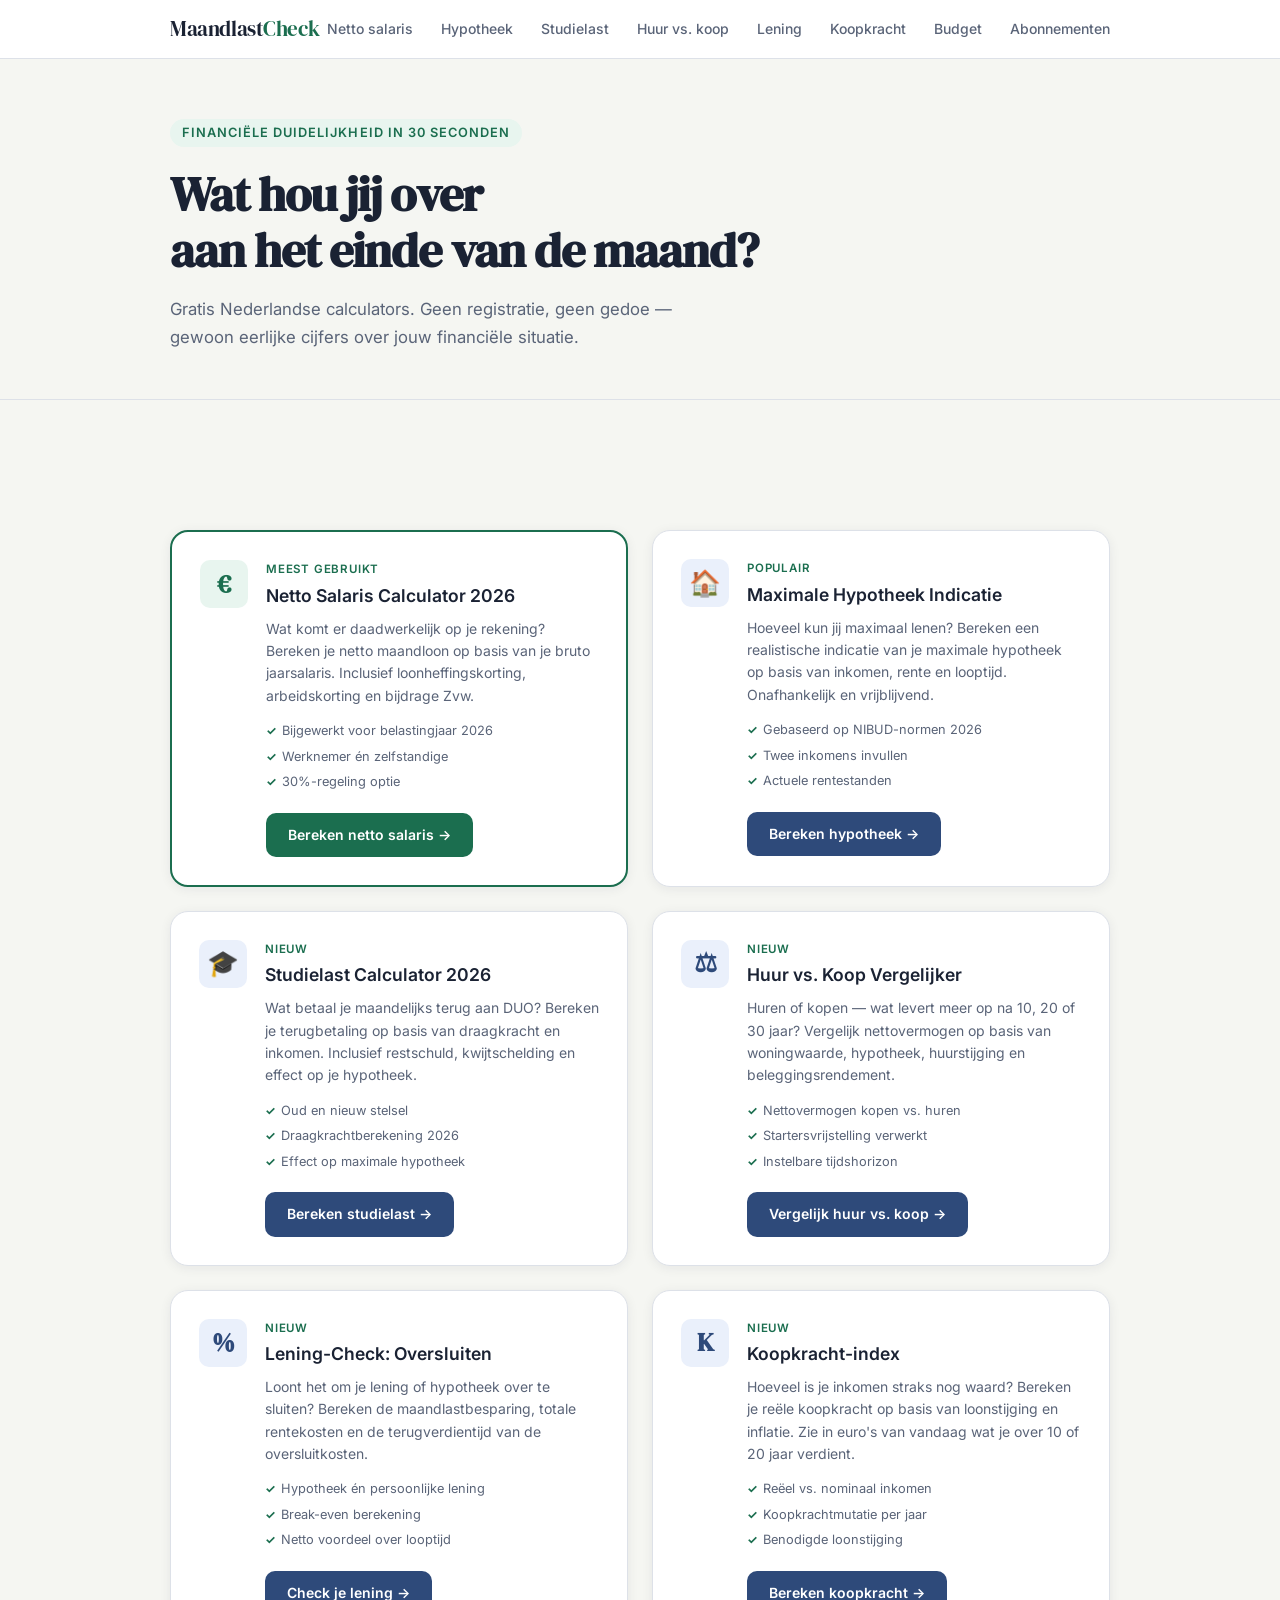
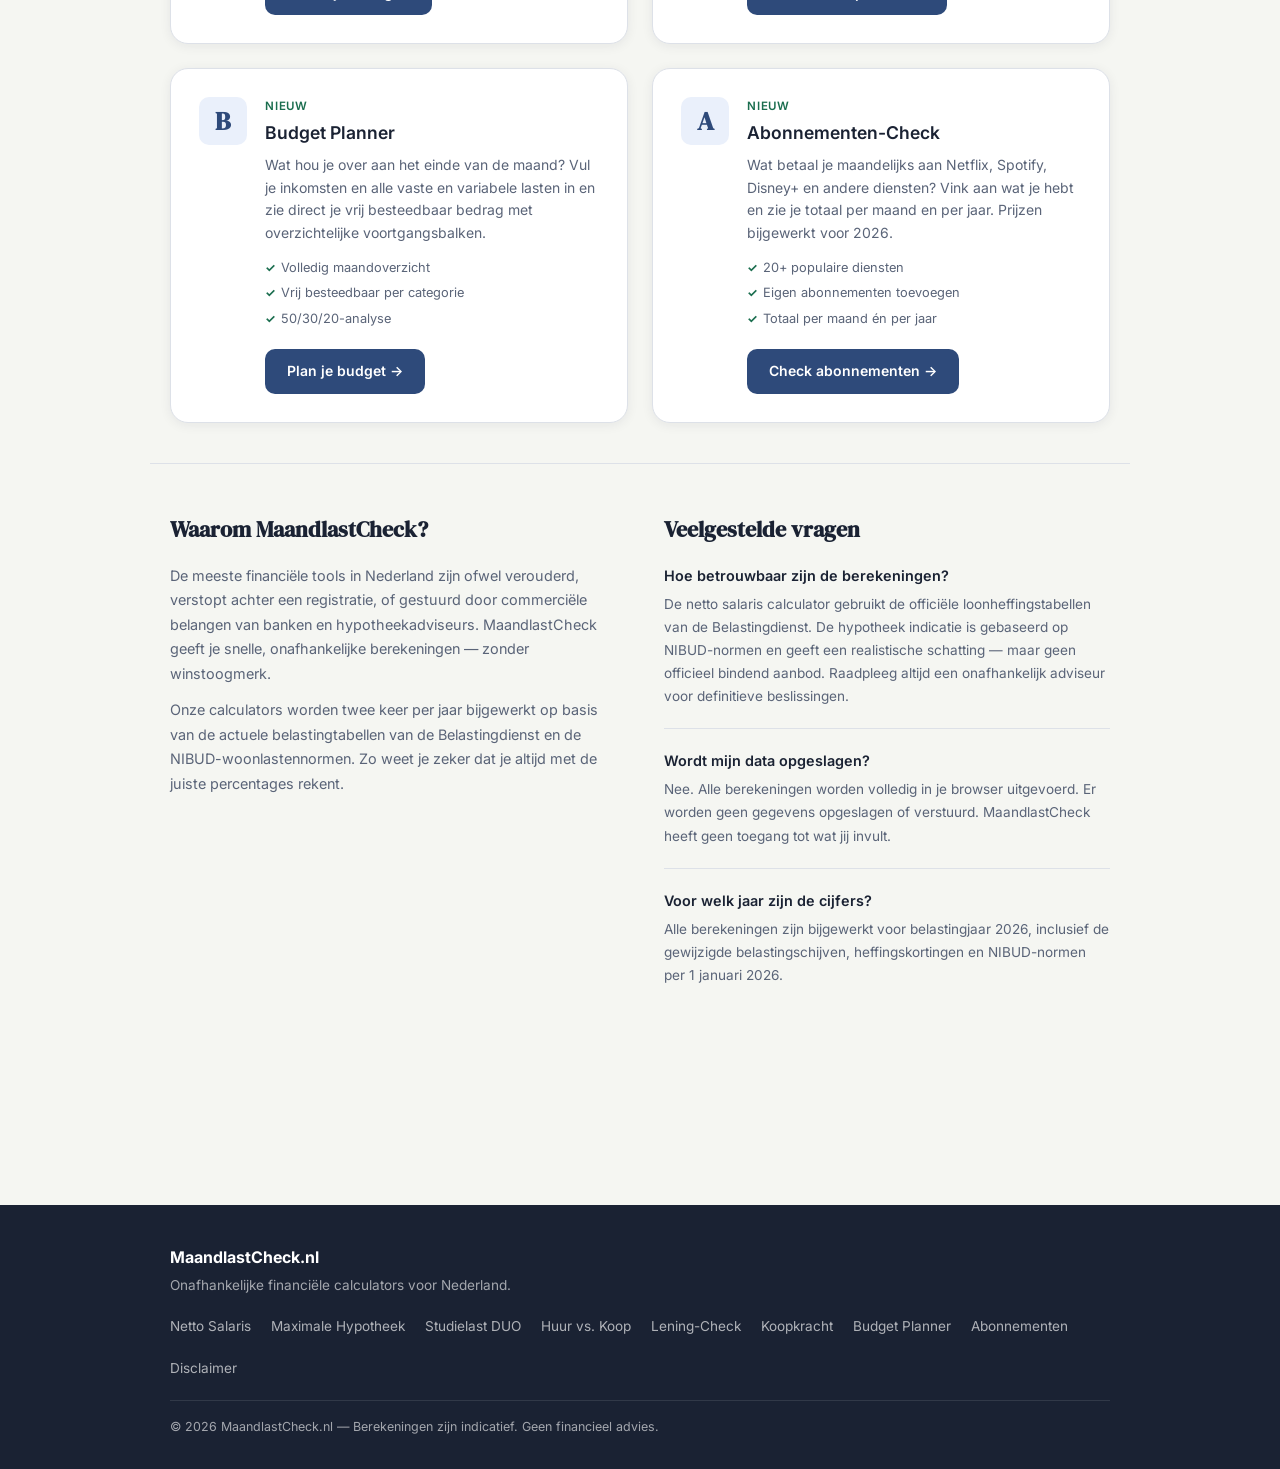
==== commit cbe64950: "Update alle 2025 referenties naar 2026 door hele site Titels, h1's, schema.org, footers, disclaimers" ====
--- a/index.html
+++ b/index.html
@@ -74,10 +74,10 @@
         <div class="tool-card__icon">€</div>
         <div class="tool-card__body">
           <div class="tool-card__tag">Meest gebruikt</div>
-          <h2 class="tool-card__title">Netto Salaris Calculator 2025</h2>
+          <h2 class="tool-card__title">Netto Salaris Calculator 2026</h2>
           <p class="tool-card__desc">Wat komt er daadwerkelijk op je rekening? Bereken je netto maandloon op basis van je bruto jaarsalaris. Inclusief loonheffingskorting, arbeidskorting en bijdrage Zvw.</p>
           <ul class="tool-card__features">
-            <li>Bijgewerkt voor belastingjaar 2025</li>
+            <li>Bijgewerkt voor belastingjaar 2026</li>
             <li>Werknemer én zelfstandige</li>
             <li>30%-regeling optie</li>
           </ul>
@@ -92,7 +92,7 @@
           <h2 class="tool-card__title">Maximale Hypotheek Indicatie</h2>
           <p class="tool-card__desc">Hoeveel kun jij maximaal lenen? Bereken een realistische indicatie van je maximale hypotheek op basis van inkomen, rente en looptijd. Onafhankelijk en vrijblijvend.</p>
           <ul class="tool-card__features">
-            <li>Gebaseerd op NIBUD-normen 2025</li>
+            <li>Gebaseerd op NIBUD-normen 2026</li>
             <li>Twee inkomens invullen</li>
             <li>Actuele rentestanden</li>
           </ul>
@@ -104,11 +104,11 @@
         <div class="tool-card__icon">🎓</div>
         <div class="tool-card__body">
           <div class="tool-card__tag">Nieuw</div>
-          <h2 class="tool-card__title">Studielast Calculator 2025</h2>
+          <h2 class="tool-card__title">Studielast Calculator 2026</h2>
           <p class="tool-card__desc">Wat betaal je maandelijks terug aan DUO? Bereken je terugbetaling op basis van draagkracht en inkomen. Inclusief restschuld, kwijtschelding en effect op je hypotheek.</p>
           <ul class="tool-card__features">
             <li>Oud en nieuw stelsel</li>
-            <li>Draagkrachtberekening 2025</li>
+            <li>Draagkrachtberekening 2026</li>
             <li>Effect op maximale hypotheek</li>
           </ul>
           <a href="/tools/studielast-calculator.html" class="btn btn--secondary">Bereken studielast →</a>
@@ -180,7 +180,7 @@
         <div class="tool-card__body">
           <div class="tool-card__tag">Nieuw</div>
           <h2 class="tool-card__title">Abonnementen-Check</h2>
-          <p class="tool-card__desc">Wat betaal je maandelijks aan Netflix, Spotify, Disney+ en andere diensten? Vink aan wat je hebt en zie je totaal per maand en per jaar. Prijzen bijgewerkt voor 2025.</p>
+          <p class="tool-card__desc">Wat betaal je maandelijks aan Netflix, Spotify, Disney+ en andere diensten? Vink aan wat je hebt en zie je totaal per maand en per jaar. Prijzen bijgewerkt voor 2026.</p>
           <ul class="tool-card__features">
             <li>20+ populaire diensten</li>
             <li>Eigen abonnementen toevoegen</li>
@@ -210,7 +210,7 @@
         </div>
         <div class="faq-item">
           <h3>Voor welk jaar zijn de cijfers?</h3>
-          <p>Alle berekeningen zijn bijgewerkt voor belastingjaar 2025, inclusief de gewijzigde belastingschijven, heffingskortingen en NIBUD-normen per 1 januari 2025.</p>
+          <p>Alle berekeningen zijn bijgewerkt voor belastingjaar 2026, inclusief de gewijzigde belastingschijven, heffingskortingen en NIBUD-normen per 1 januari 2026.</p>
         </div>
       </div>
     </section>
@@ -239,7 +239,7 @@
         <a href="/tools/abonnementen-check.html">Abonnementen</a>
         <a href="/disclaimer.html">Disclaimer</a>
       </nav>
-      <p class="footer-legal">© 2025 MaandlastCheck.nl — Berekeningen zijn indicatief. Geen financieel advies.</p>
+      <p class="footer-legal">© 2026 MaandlastCheck.nl — Berekeningen zijn indicatief. Geen financieel advies.</p>
     </div>
   </footer>
 
